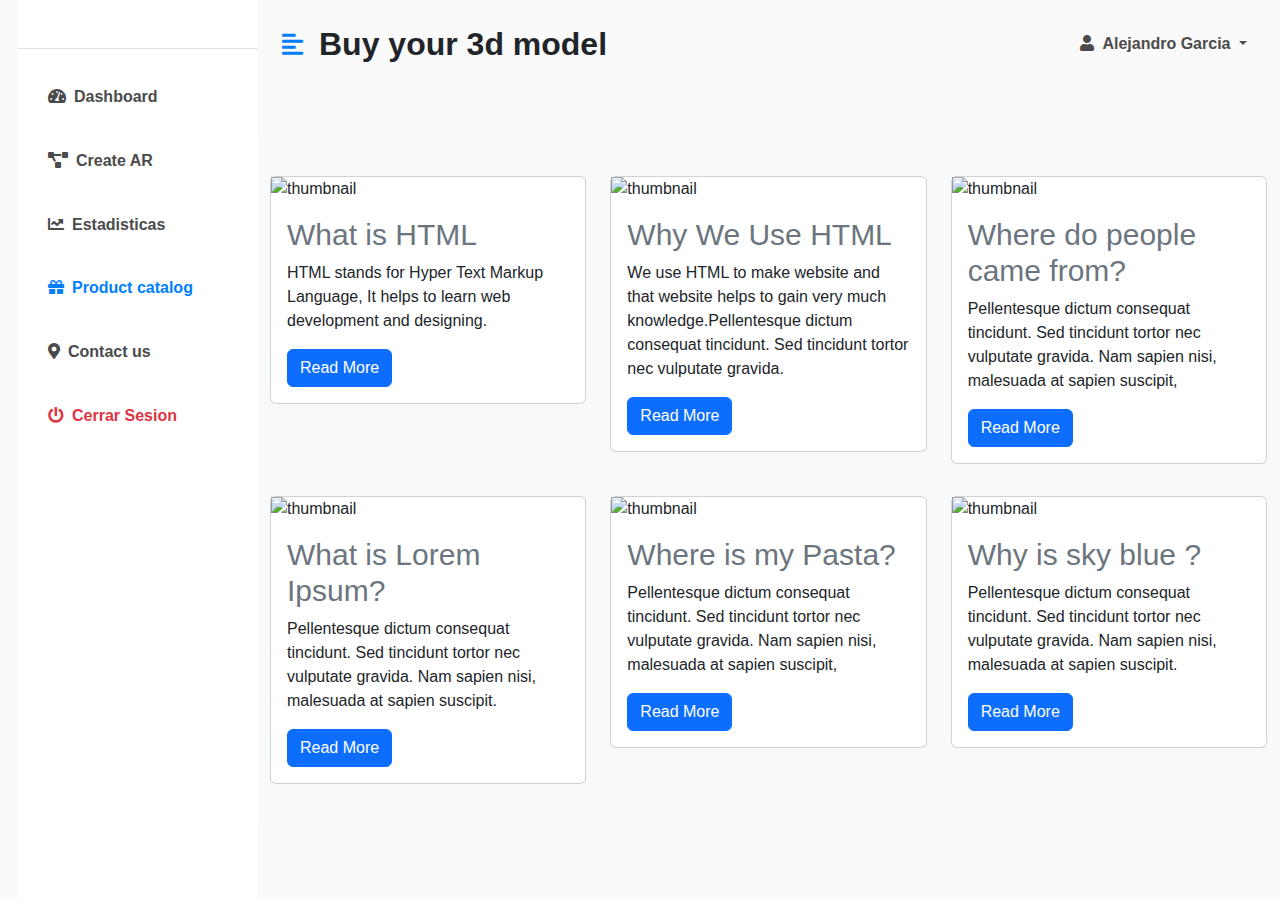
==== Ventas.html @ 53407a1f "Initial commit" ====
<!DOCTYPE html>
<html lang="en">

<head>
    <meta charset="UTF-8" />
    <meta http-equiv="X-UA-Compatible" content="IE=edge" />
    <meta name="viewport" content="width=device-width, initial-scale=1.0" />
    <link href="https://cdn.jsdelivr.net/npm/bootstrap@5.0.0-beta3/dist/css/bootstrap.min.css" rel="stylesheet" />
    <link rel="stylesheet" href="https://cdnjs.cloudflare.com/ajax/libs/font-awesome/5.15.3/css/all.min.css" />
    <link rel="stylesheet" href="styles.css" />
    <link rel="stylesheet" href="css/estilos.css">
        <title>Compra tu modelo 3D</title>
</head>

<body>
    <div class="d-flex" id="wrapper">
        <!-- Sidebar -->
        <div class="bg-white" id="sidebar-wrapper">
            <div class="sidebar-heading text-center py-4 primary-text fs-4 fw-bold text-uppercase border-bottom">
                <object data="RA cam/Group 35.svg" width="90" height="90"> </object>
                
                </div>
            <div class="list-group list-group-flush my-3">
                <a href="Dashboard.html" class="list-group-item list-group-item-action bg-transparent second-text fw-bold"><i
                        class="fas fa-tachometer-alt me-2"></i>Dashboard</a>
                <a href="Campaña.html" class="list-group-item list-group-item-action bg-transparent second-text fw-bold"><i
                        class="fas fa-project-diagram me-2"></i>Create AR</a>
                <a href="#" class="list-group-item list-group-item-action bg-transparent second-text fw-bold"><i
                        class="fas fa-chart-line me-2"></i>Estadisticas</a>
                                <a href="#" class="list-group-item list-group-item-action bg-transparent second-text active"><i
                        class="fas fa-gift me-2"></i>Product catalog</a>
                                <a href="Ubicacion.html" class="list-group-item list-group-item-action bg-transparent second-text fw-bold"><i
                        class="fas fa-map-marker-alt me-2"></i>Contact us</a>
                <a href="index.html" class="list-group-item list-group-item-action bg-transparent text-danger fw-bold"><i
                        class="fas fa-power-off me-2"></i>Cerrar Sesion</a>
            </div>
        </div>
        <!-- /#sidebar-wrapper -->

        <!-- Page Content -->
        <div id="page-content-wrapper">
            <nav class="navbar navbar-expand-lg navbar-light bg-transparent py-4 px-4">
                <div class="d-flex align-items-center">
                    <i class="fas fa-align-left primary-text fs-4 me-3" id="menu-toggle"></i>
                    <h2 class="fs-2 m-0"><strong>Buy your 3d model</strong></h2>
                </div>

                <button class="navbar-toggler" type="button" data-bs-toggle="collapse"
                    data-bs-target="#navbarSupportedContent" aria-controls="navbarSupportedContent"
                    aria-expanded="false" aria-label="Toggle navigation">
                    <span class="navbar-toggler-icon"></span>
                </button>

                <div class="collapse navbar-collapse" id="navbarSupportedContent">
                    <ul class="navbar-nav ms-auto mb-2 mb-lg-0">
                        <li class="nav-item dropdown">
                            <a class="nav-link dropdown-toggle second-text fw-bold" href="#" id="navbarDropdown"
                                role="button" data-bs-toggle="dropdown" aria-expanded="false">
                                <i class="fas fa-user me-2"></i>Alejandro Garcia
                            </a>
                            <ul class="dropdown-menu" aria-labelledby="navbarDropdown">
                                <li><a class="dropdown-item" href="#">Perfil</a></li>
                                <li><a class="dropdown-item" href="#">Ajustes</a></li>
                                <li><a class="dropdown-item" href="#">Cerrar Sesion</a></li>
                            </ul>
                        </li>
                    </ul>
                </div>
            </nav>
            <section class="bg-light py-4 my-5">
                <div class="container">
                    <div class="row">        
                        <div class="col-md-6 col-lg-4">
                            <div class="card my-3">
            
                                <img src="https://images.pexels.com/photos/325185/pexels-photo-325185.jpeg" class="card-image-top" alt="thumbnail">
            
                                <div class="card-body">
                                    <h3 class="card-title"><a href="#" class="text-secondary">What is HTML</a></h3>
                                    <p class="card-text">HTML stands for Hyper Text Markup Language, It helps to learn web development and designing. </p>
                                    <a type="button" class="btn btn-primary" data-bs-toggle="modal" data-bs-target="#exampleModal" data-bs-whatever="@getbootstrap">Read More</a>
                                         <div class="modal fade bd-example-modal-lg" id="exampleModal" tabindex="-1"  aria-labelledby="myLargeModalLabel" aria-hidden="true">
                                                <div class="modal-dialog modal-lg">
                                                                                <div class="modal-content"> 
                                        <div class="modal-body">
                                    <div class="contenedor">
                                            <section class="tarjeta" id="tarjeta">
                                                <div class="delantera">
                                                    <div class="logo-marca" id="logo-marca">
                                                        <!-- <img src="img/logos/visa.png" alt=""> -->
                                                    </div>
                                                    <img src="img/chip-tarjeta.png" class="chip" alt="">
                                                    <div class="datos">
                                                        <div class="grupo" id="numero">
                                                            <p class="label">Número Tarjeta</p>
                                                            <p class="numero">#### #### #### ####</p>
                                                        </div>
                                                        <div class="flexbox">
                                                            <div class="grupo" id="nombre">
                                                                <p class="label">Nombre Tarjeta</p>
                                                                <p class="nombre">Jhon Doe</p>
                                                            </div>
                                    
                                                            <div class="grupo" id="expiracion">
                                                                <p class="label">Expiracion</p>
                                                                <p class="expiracion"><span class="mes">MM</span> / <span class="year">AA</span></p>
                                                            </div>
                                                        </div>
                                                    </div>
                                                </div>
                                    
                                                <div class="trasera">
                                                    <div class="barra-magnetica"></div>
                                                    <div class="datos">
                                                        <div class="grupo" id="firma">
                                                            <p class="label">Firma</p>
                                                            <div class="firma"><p></p></div>
                                                        </div>
                                                        <div class="grupo" id="ccv">
                                                            <p class="label">CCV</p>
                                                            <p class="ccv"></p>
                                                        </div>
                                                    </div>
                                                    <p class="leyenda">Lorem ipsum dolor sit amet consectetur adipisicing elit. Accusamus exercitationem, voluptates illo.</p>
                                                    <a href="#" class="link-banco">www.tubanco.com</a>
                                                </div>
                                            </section>
                                    
                                            <!-- Contenedor Boton Abrir Formulario -->
                                            <div class="contenedor-btn">
                                                <button class="btn-abrir-formulario" id="btn-abrir-formulario">
                                                    <i class="fas fa-plus"></i>
                                                </button>
                                            </div>
                                    
                                            <form action="" id="formulario-tarjeta" class="formulario-tarjeta">
                                                <div class="grupo">
                                                    <label for="inputNumero">Número Tarjeta</label>
                                                    <input type="text" id="inputNumero" maxlength="19" autocomplete="off">
                                                </div>
                                                <div class="grupo">
                                                    <label for="inputNombre">Nombre</label>
                                                    <input type="text" id="inputNombre" maxlength="19" autocomplete="off">
                                                </div>
                                                <div class="flexbox">
                                                    <div class="grupo expira">
                                                        <label for="selectMes">Expiracion</label>
                                                        <div class="flexbox">
                                                            <div class="grupo-select">
                                                                <select name="mes" id="selectMes">
                                                                    <option disabled selected>Mes</option>
                                                                </select>
                                                                <i class="fas fa-angle-down"></i>
                                                            </div>
                                                            <div class="grupo-select">
                                                                <select name="year" id="selectYear">
                                                                    <option disabled selected>Año</option>
                                                                </select>
                                                                <i class="fas fa-angle-down"></i>
                                                            </div>
                                                        </div>
                                                    </div>
                                    
                                                    <div class="grupo ccv">
                                                        <label for="inputCCV">CCV</label>
                                                        <input type="text" id="inputCCV" maxlength="3">
                                                    </div>
                                                </div>
                                                <button type="submit" class="btn-enviar">Enviar</button>
                                            </form>
                                            </div>
                                            </div>
                                           
                                        </div>
                                        </div>
                                     </div>
                                </div>
                            </div>
                        </div>
            
                        <div class="col-md-6 col-lg-4">
                            <div class="card my-3">
            
                                <img src="https://images.pexels.com/photos/3848158/pexels-photo-3848158.jpeg" class="card-image-top" alt="thumbnail">
            
                                <div class="card-body">
                                    <h3 class="card-title"><a href="#" class="text-secondary">Why We Use HTML</a></h3>
                                    <p class="card-text">We use HTML to make website and that website helps to gain very much knowledge.Pellentesque dictum consequat tincidunt. Sed tincidunt tortor nec vulputate gravida.</p>
                                    <a href="#" class="btn btn-primary">Read More</a>
                                </div>
                            </div>
                        </div>
            
                        <div class="col-md-6 col-lg-4">
                            <div class="card my-3">
            
                                <img src="https://images.pexels.com/photos/2343170/pexels-photo-2343170.jpeg" class="card-image-top" alt="thumbnail">
                                <div class="card-body">
                                    <h3 class="card-title"><a href="#" class="text-secondary">Where do people came from?</a></h3>
                                    <p class="card-text">Pellentesque dictum consequat tincidunt. Sed tincidunt tortor nec vulputate gravida. Nam sapien nisi, malesuada at sapien suscipit,</p>
                                    <a href="#" class="btn btn-primary">Read More</a>
                                </div>
                            </div>
                        </div>
            
                        <div class="col-md-6 col-lg-4">
                            <div class="card my-3">
                                <img src="https://images.pexels.com/photos/1519088/pexels-photo-1519088.jpeg" class="card-image-top" alt="thumbnail">
                                <div class="card-body">
                                    <h3 class="card-title"><a href="#" class="text-secondary">What is Lorem Ipsum?</a></h3>
                                    <p class="card-text">Pellentesque dictum consequat tincidunt. Sed tincidunt tortor nec vulputate gravida. Nam sapien nisi, malesuada at sapien suscipit.</p>
                                    <a href="#" class="btn btn-primary">Read More</a>
                                </div>
                            </div>
                        </div>
            
                        <div class="col-md-6 col-lg-4">
                            <div class="card my-3">
            
                                <img src="https://images.pexels.com/photos/443446/pexels-photo-443446.jpeg" class="card-image-top" alt="thumbnail">
                                <div class="card-body">
                                    <h3 class="card-title"><a href="#" class="text-secondary">Where is my Pasta?</a></h3>
                                    <p class="card-text">Pellentesque dictum consequat tincidunt. Sed tincidunt tortor nec vulputate gravida. Nam sapien nisi, malesuada at sapien suscipit,</p>
                                    <a href="#" class="btn btn-primary">Read More</a>
                                </div>
                            </div>
                        </div>
            
                        <div class="col-md-6 col-lg-4">
                            <div class="card my-3">
            
                                <img src="https://images.pexels.com/photos/60597/dahlia-red-blossom-bloom-60597.jpeg" class="card-image-top" alt="thumbnail">
            
                                <div class="card-body">
                                    <h3 class="card-title"><a href="#" class="text-secondary">Why is sky blue ?</a></h3>
                                    <p class="card-text">Pellentesque dictum consequat tincidunt. Sed tincidunt tortor nec vulputate gravida. Nam sapien nisi, malesuada at sapien suscipit.</p>
                                    <a href="#" class="btn btn-primary">Read More</a>
                                </div>
                            </div>
                        </div>
                    </div>
                </div>
            </section>
            <script src="https://cdn.jsdelivr.net/npm/bootstrap@5.0.0-beta3/dist/js/bootstrap.bundle.min.js"></script>
            <script src="https://kit.fontawesome.com/2c36e9b7b1.js" crossorigin="anonymous"></script>
            <script src="js/main.js"></script>
</body>

</html>
---- styles.css ----
:root {
  --main-bg-color: #ffffff;
  --main-text-color: #0080ff;
  --second-text-color: #4b4b4b;
  --second-bg-color: #ffffff;
}

.primary-text {
  color: var(--main-text-color);
}

.second-text {
  color: var(--second-text-color);
}

.primary-bg {
  background-color: var(--main-bg-color);
}

.secondary-bg {
  background-color: var(--second-bg-color);
}

.rounded-full {
  border-radius: 100%;
}

#wrapper {
  overflow-x: hidden;
  background-image: linear-gradient(
    to right,
    #ffffff,
    #ffffff,
    #ffffff,
    #ffffff,
    #ffffff,
  );
}

#sidebar-wrapper {
  min-height: 100vh;
  margin-left: -15rem;
  -webkit-transition: margin 0.25s ease-out;
  -moz-transition: margin 0.25s ease-out;
  -o-transition: margin 0.25s ease-out;
  transition: margin 0.25s ease-out;
}

#sidebar-wrapper .sidebar-heading {
  padding: 0.875rem 1.25rem;
  font-size: 1.2rem;
}

#sidebar-wrapper .list-group {
  width: 15rem;
}

#page-content-wrapper {
  min-width: 100vw;
}

#wrapper.toggled #sidebar-wrapper {
  margin-left: 0;
}

#menu-toggle {
  cursor: pointer;
}

.list-group-item {
  border: none;
  padding: 20px 30px;
}

.list-group-item.active {
  background-color: transparent;
  color: var(--main-text-color);
  font-weight: bold;
  border: none;
}

@media (min-width: 768px) {
  #sidebar-wrapper {
    margin-left: 0;
  }

  #page-content-wrapper {
    min-width: 0;
    width: 100%;
  }

  #wrapper.toggled #sidebar-wrapper {
    margin-left: -15rem;
  }
}


*{
  margin: 0;
  padding: 0;
  box-sizing: border-box;
  font-family: "Helvetica Neue", Arial, Helvetica, sans-serif;
}
/* 
body{
display: flex;
align-items: center;
justify-content: center;
min-height: 100vh;
}
*/
.modal-body{
  display: flex;
  align-items: center;
  justify-content: center;
  min-height: 70vh;
}



.drop-area {
  border: 5px dashed #ddd;
  height: 300px;
  width: 300px;
  border-radius: 5px;
  display: flex;
  align-items: center;
  justify-content: center;
  flex-direction: column;
}

.drop-area .active1{
  background-color: #828384;
  color: #0080ff(8, 0, 255);
  border: 2px dashed #828384;
}

.drop-area h2 {
  font-size: 20px;
  color: #828384;
}

.drop-area span{
  font-size: 20px;
  color: #828384;
}

.drop-area button {
  padding: 10px 20px;
  font-size: 20px;
  border: 0;
  outline: none;
  background-color: #0080ff;
  color: white;
  border-radius: 5px;
  cursor: pointer;
}

.file-container {
  display: flex;
  align-items: center;
  gap: 10px;
  padding: 10px;
  border: solid 1px #ddd;

}

#preview {
  margin-top: 10px;

}
.status-text {
  padding: 0 10px;
}

.success {
  color: #52ad5a;
}

.failure {
  color: #ff0000;
}

.map-container-6{
  overflow:hidden;
  padding-bottom:56.25%;
  position:relative;
  height:0;
}
.map-container-6 iframe{
  left:0;
  top:0;
  height:100%;
  width:100%;
  position:absolute;
}
body {
  background-color: rgb(250, 250, 250);
  max-width: 1450px;
  margin-left: auto;
  margin-right: auto;
  padding-left: 18px;
  padding-right: 1px;
}
.card-img-top {
  max-height: 250px;
  overflow: hidden;
}

.card-title a:link {
  font-size: 30px;
  background-color: transparent;
  color: #000000;
  text-decoration: none;
}

.card-title a:hover {
  color: red;
  background-color: transparent;
  text-decoration: underline;
}
---- css/estilos.css ----
.contenedor {
	width: 90%;
	max-width: 1000px;
	padding: 40px 20px;
	margin: auto;
	display: flex;
	flex-direction: column;
	align-items: center;
}

/* ---------- Estilos Generales de las Tarjetas ----------*/
.tarjeta {
	width: 100%;
	max-width: 550px;
	position: relative;
	color: #fff;
	transition: .3s ease all;
	transform: rotateY(0deg);
	transform-style: preserve-3d;
	cursor: pointer;
	z-index: 2;
}

.tarjeta.active {
	transform: rotateY(180deg);
}

.tarjeta > div {
	padding: 30px;
	border-radius: 15px;
	min-height: 315px;
	display: flex;
	flex-direction: column;
	justify-content: space-between;
	box-shadow: 0 10px 10px 0 rgba(90,116,148,0.3);
}

/* ---------- Tarjeta Delantera ----------*/

.tarjeta .delantera {
	width: 100%;
	background: url(../img/bg-tarjeta/bg-tarjeta-02.jpg);
	background-size: cover;
}

.delantera .logo-marca {
	text-align: right;
	min-height: 50px;
}

.delantera .logo-marca img {
	width: 100%;
	height: 100%;
	object-fit: cover;
	max-width: 80px;
}

.delantera .chip {
	width: 100%;
	max-width: 50px;
	margin-bottom: 20px;
}

.delantera .grupo .label {
	font-size: 16px;
	color: #7d8994;
	margin-bottom: 5px;
}

.delantera .grupo .numero,
.delantera .grupo .nombre,
.delantera .grupo .expiracion {
	color: #fff;
	font-size: 22px;
	text-transform: uppercase;
}

.delantera .flexbox {
	display: flex;
	justify-content: space-between;
	margin-top: 20px;
}

/* ---------- Tarjeta Trasera ----------*/
.trasera {
	background: url(../img/bg-tarjeta/bg-tarjeta-02.jpg);
	background-size: cover;
	position: absolute;
	top: 0;
	transform: rotateY(180deg);
	backface-visibility: hidden;
}

.trasera .barra-magnetica {
	height: 40px;
	background: #000;
	width: 100%;
	position: absolute;
	top: 30px;
	left: 0;
}

.trasera .datos {
	margin-top: 60px;
	display: flex;
	justify-content: space-between;
}

.trasera .datos p {
	margin-bottom: 5px;
}

.trasera .datos #firma {
	width: 70%;
}

.trasera .datos #firma .firma {
	height: 40px;
	background: repeating-linear-gradient(skyblue 0, skyblue 5px, orange 5px, orange 10px);
}

.trasera .datos #firma .firma p {
	line-height: 40px;
	font-family: 'Liu Jian Mao Cao', cursive;
	color: #000;
	font-size: 30px;
	padding: 0 10px;
	text-transform: capitalize;
}

.trasera .datos #ccv {
	width: 20%;
}

.trasera .datos #ccv .ccv {
	background: #fff;
	height: 40px;
	color: #000;
	padding: 10px;
	text-align: center;
}

.trasera .leyenda {
	font-size: 14px;
	line-height: 24px;
}

.trasera .link-banco {
	font-size: 14px;
	color: #fff;
}

/* ---------- Contenedor Boton ----------*/
.contenedor-btn .btn-abrir-formulario {
	width: 50px;
	height: 50px;
	font-size: 20px;
	line-height: 20px;
	background: #2364d2;
	color: #fff;
	position: relative;
	top: -25px;
	z-index: 3;
	border-radius: 100%;
	box-shadow: -5px 4px 8px rgba(24,56,182,0.4);
	padding: 5px;
	transition: all .2s ease;
	border: none;
	cursor: pointer;
}

.contenedor-btn .btn-abrir-formulario:hover {
	background: #1850b1;
}

.contenedor-btn .btn-abrir-formulario.active {
	transform: rotate(45deg);
}

/* ---------- Formulario Tarjeta ----------*/
.formulario-tarjeta {
	background: #fff;
	width: 100%;
	max-width: 700px;
	padding: 150px 30px 30px 30px;
	border-radius: 10px;
	position: relative;
	top: -150px;
	z-index: 1;
	clip-path: polygon(0 0, 100% 0, 100% 0, 0 0);
	transition: clip-path .3s ease-out;
}

.formulario-tarjeta.active {
	clip-path: polygon(0 0, 100% 0, 100% 100%, 0 100%);
}

.formulario-tarjeta label {
	display: block;
	color: #7d8994;
	margin-bottom: 5px;
	font-size: 16px;
}

.formulario-tarjeta input,
.formulario-tarjeta select,
.btn-enviar {
	border: 2px solid #CED6E0;
	font-size: 18px;
	height: 50px;
	width: 100%;
	padding: 5px 12px;
	transition: .3s ease all;
	border-radius: 5px;
}

.formulario-tarjeta input:hover,
.formulario-tarjeta select:hover {
	border: 2px solid #93BDED;
}

.formulario-tarjeta input:focus,
.formulario-tarjeta select:focus {
	outline: rgb(4,4,4);
	box-shadow: 1px 7px 10px -5px rgba(90,116,148,0.3);
}

.formulario-tarjeta input {
	margin-bottom: 20px;
	text-transform: uppercase;
}

.formulario-tarjeta .flexbox {
	display: flex;
	justify-content: space-between;
}

.formulario-tarjeta .expira {
	width: 100%;
}

.formulario-tarjeta .ccv {
	min-width: 100px;
}

.formulario-tarjeta .grupo-select {
	width: 100%;
	margin-right: 15px;
	position: relative;
}

.formulario-tarjeta select {
	-webkit-appearance: none;
}

.formulario-tarjeta .grupo-select i {
	position: absolute;
	color: #CED6E0;
	top: 18px;
	right: 15px;
	transition: .3s ease all;
}

.formulario-tarjeta .grupo-select:hover i {
	color: #93bfed;
}

.formulario-tarjeta .btn-enviar {
	border: none;
	padding: 10px;
	font-size: 22px;
	color: #fff;
	background: #2364d2;
	box-shadow: 2px 2px 10px 0px rgba(0,85,212,0.4);
	cursor: pointer;
}

.formulario-tarjeta .btn-enviar:hover {
	background: #1850b1;
}
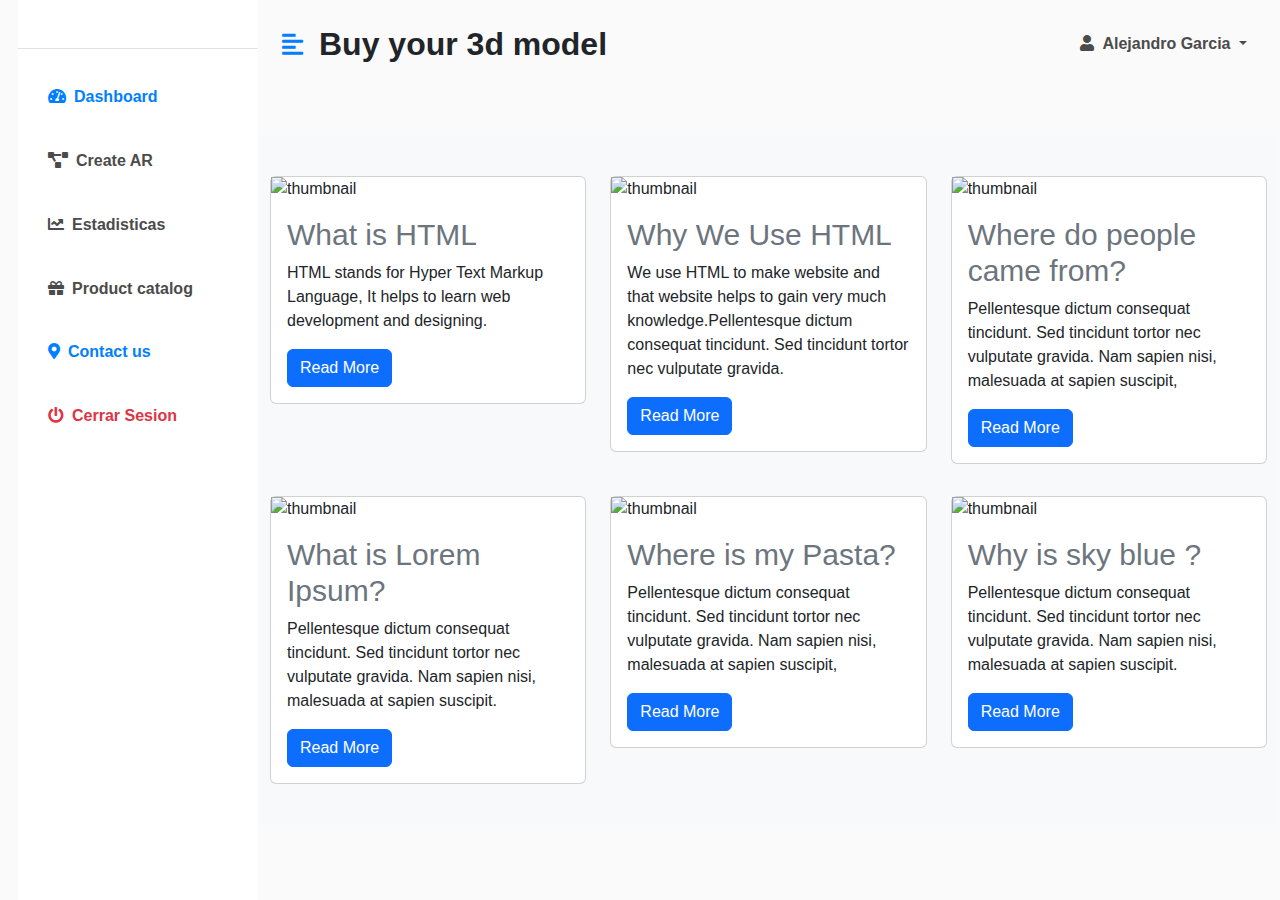
==== commit 3a6f445e: "Add files via upload" ====
--- a/Ventas.html
+++ b/Ventas.html
@@ -18,18 +18,18 @@
         <div class="bg-white" id="sidebar-wrapper">
             <div class="sidebar-heading text-center py-4 primary-text fs-4 fw-bold text-uppercase border-bottom">
                 <object data="RA cam/Group 35.svg" width="90" height="90"> </object>
-                
-                </div>
-            <div class="list-group list-group-flush my-3">
-                <a href="Dashboard.html" class="list-group-item list-group-item-action bg-transparent second-text fw-bold"><i
+
+            </div>
+                                <div class="list-group list-group-flush my-3">
+                <a href="Dashboard.html" class="list-group-item list-group-item-action bg-transparent second-text active"><i
                         class="fas fa-tachometer-alt me-2"></i>Dashboard</a>
                 <a href="Campaña.html" class="list-group-item list-group-item-action bg-transparent second-text fw-bold"><i
                         class="fas fa-project-diagram me-2"></i>Create AR</a>
                 <a href="#" class="list-group-item list-group-item-action bg-transparent second-text fw-bold"><i
                         class="fas fa-chart-line me-2"></i>Estadisticas</a>
+                                <a href="Ventas.html" class="list-group-item list-group-item-action bg-transparent second-text fw-bold"><i
+                        class="fas fa-gift me-2"></i>Product catalog</a>
                                 <a href="#" class="list-group-item list-group-item-action bg-transparent second-text active"><i
-                        class="fas fa-gift me-2"></i>Product catalog</a>
-                                <a href="Ubicacion.html" class="list-group-item list-group-item-action bg-transparent second-text fw-bold"><i
                         class="fas fa-map-marker-alt me-2"></i>Contact us</a>
                 <a href="index.html" class="list-group-item list-group-item-action bg-transparent text-danger fw-bold"><i
                         class="fas fa-power-off me-2"></i>Cerrar Sesion</a>
@@ -244,6 +244,14 @@
             <script src="https://cdn.jsdelivr.net/npm/bootstrap@5.0.0-beta3/dist/js/bootstrap.bundle.min.js"></script>
             <script src="https://kit.fontawesome.com/2c36e9b7b1.js" crossorigin="anonymous"></script>
             <script src="js/main.js"></script>
+            <script>
+                var el = document.getElementById("wrapper");
+                var toggleButton = document.getElementById("menu-toggle");
+        
+                toggleButton.onclick = function () {
+                    el.classList.toggle("toggled");
+                };
+            </script>
 </body>
 
 </html>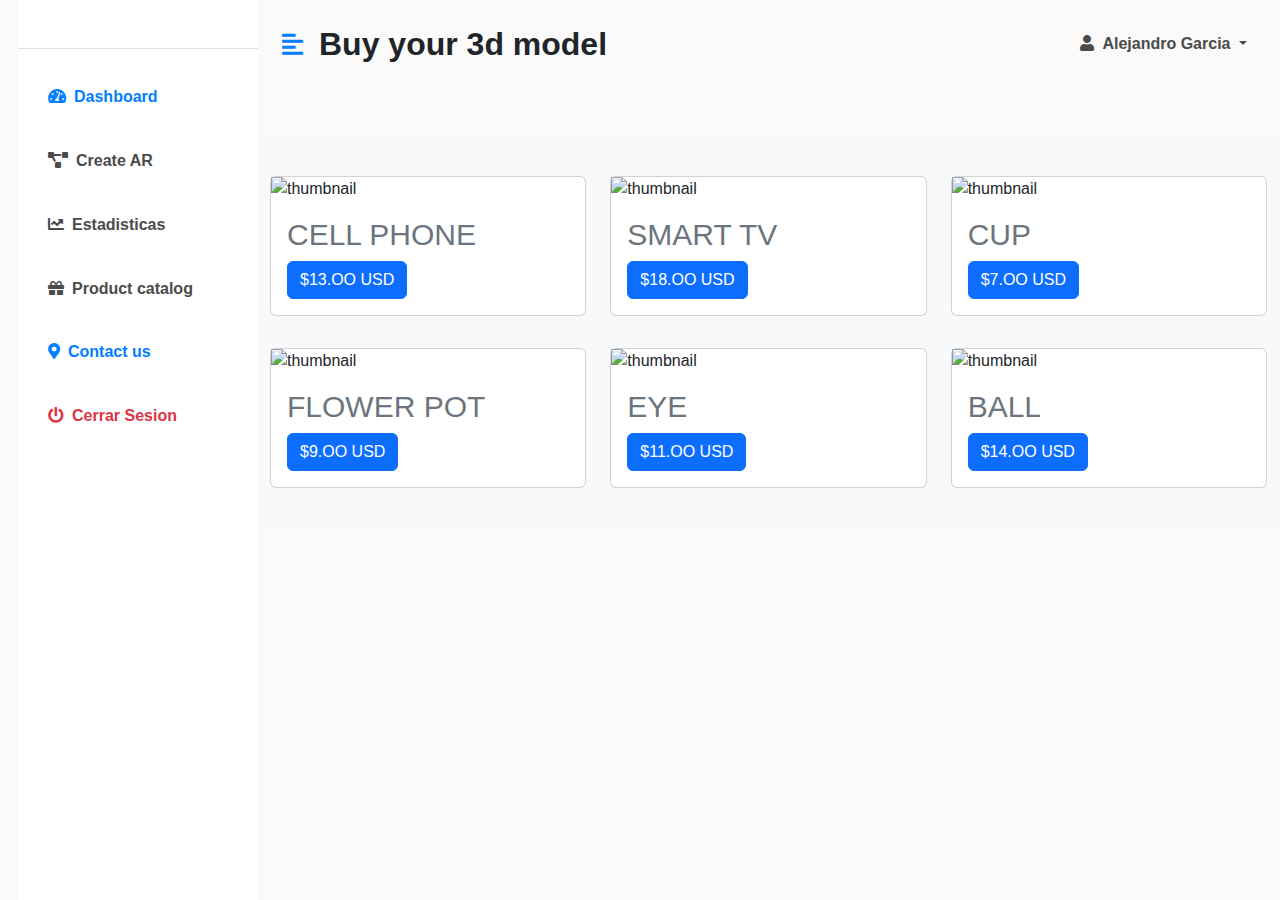
==== commit dd0207ca: "Add files via upload" ====
--- a/Ventas.html
+++ b/Ventas.html
@@ -73,12 +73,12 @@
                         <div class="col-md-6 col-lg-4">
                             <div class="card my-3">
             
-                                <img src="https://images.pexels.com/photos/325185/pexels-photo-325185.jpeg" class="card-image-top" alt="thumbnail">
+                                <img src="C:\Users\alehz\OneDrive\Escritorio\CMS REALIDAD AUMENTADA\CMSarchivosventas\DISPOSITIVOVIÑETA.png" class="card-image-top" alt="thumbnail">
             
                                 <div class="card-body">
-                                    <h3 class="card-title"><a href="#" class="text-secondary">What is HTML</a></h3>
-                                    <p class="card-text">HTML stands for Hyper Text Markup Language, It helps to learn web development and designing. </p>
-                                    <a type="button" class="btn btn-primary" data-bs-toggle="modal" data-bs-target="#exampleModal" data-bs-whatever="@getbootstrap">Read More</a>
+                                    <h3 class="card-title"><a href="#" class="text-secondary">CELL PHONE</a></h3>
+                                   
+                                    <a type="button" class="btn btn-primary" data-bs-toggle="modal" data-bs-target="#exampleModal" data-bs-whatever="@getbootstrap">$13.OO USD</a>
                                          <div class="modal fade bd-example-modal-lg" id="exampleModal" tabindex="-1"  aria-labelledby="myLargeModalLabel" aria-hidden="true">
                                                 <div class="modal-dialog modal-lg">
                                                                                 <div class="modal-content"> 
@@ -166,7 +166,11 @@
                                                         <input type="text" id="inputCCV" maxlength="3">
                                                     </div>
                                                 </div>
-                                                <button type="submit" class="btn-enviar">Enviar</button>
+                                                <button type="submit" class="btn-enviar" >
+
+                                                    <a href="C:\Users\alehz\OneDrive\Escritorio\CMS REALIDAD AUMENTADA\CMSarchivosventas\Cellphone.glb" download>Download</a>
+
+                                                </button>
                                             </form>
                                             </div>
                                             </div>
@@ -177,68 +181,570 @@
                                 </div>
                             </div>
                         </div>
-            
-                        <div class="col-md-6 col-lg-4">
-                            <div class="card my-3">
-            
-                                <img src="https://images.pexels.com/photos/3848158/pexels-photo-3848158.jpeg" class="card-image-top" alt="thumbnail">
-            
-                                <div class="card-body">
-                                    <h3 class="card-title"><a href="#" class="text-secondary">Why We Use HTML</a></h3>
-                                    <p class="card-text">We use HTML to make website and that website helps to gain very much knowledge.Pellentesque dictum consequat tincidunt. Sed tincidunt tortor nec vulputate gravida.</p>
-                                    <a href="#" class="btn btn-primary">Read More</a>
-                                </div>
-                            </div>
-                        </div>
-            
-                        <div class="col-md-6 col-lg-4">
-                            <div class="card my-3">
-            
-                                <img src="https://images.pexels.com/photos/2343170/pexels-photo-2343170.jpeg" class="card-image-top" alt="thumbnail">
-                                <div class="card-body">
-                                    <h3 class="card-title"><a href="#" class="text-secondary">Where do people came from?</a></h3>
-                                    <p class="card-text">Pellentesque dictum consequat tincidunt. Sed tincidunt tortor nec vulputate gravida. Nam sapien nisi, malesuada at sapien suscipit,</p>
-                                    <a href="#" class="btn btn-primary">Read More</a>
-                                </div>
-                            </div>
-                        </div>
-            
-                        <div class="col-md-6 col-lg-4">
-                            <div class="card my-3">
-                                <img src="https://images.pexels.com/photos/1519088/pexels-photo-1519088.jpeg" class="card-image-top" alt="thumbnail">
-                                <div class="card-body">
-                                    <h3 class="card-title"><a href="#" class="text-secondary">What is Lorem Ipsum?</a></h3>
-                                    <p class="card-text">Pellentesque dictum consequat tincidunt. Sed tincidunt tortor nec vulputate gravida. Nam sapien nisi, malesuada at sapien suscipit.</p>
-                                    <a href="#" class="btn btn-primary">Read More</a>
-                                </div>
-                            </div>
-                        </div>
-            
-                        <div class="col-md-6 col-lg-4">
-                            <div class="card my-3">
-            
-                                <img src="https://images.pexels.com/photos/443446/pexels-photo-443446.jpeg" class="card-image-top" alt="thumbnail">
-                                <div class="card-body">
-                                    <h3 class="card-title"><a href="#" class="text-secondary">Where is my Pasta?</a></h3>
-                                    <p class="card-text">Pellentesque dictum consequat tincidunt. Sed tincidunt tortor nec vulputate gravida. Nam sapien nisi, malesuada at sapien suscipit,</p>
-                                    <a href="#" class="btn btn-primary">Read More</a>
-                                </div>
-                            </div>
-                        </div>
-            
-                        <div class="col-md-6 col-lg-4">
-                            <div class="card my-3">
-            
-                                <img src="https://images.pexels.com/photos/60597/dahlia-red-blossom-bloom-60597.jpeg" class="card-image-top" alt="thumbnail">
-            
-                                <div class="card-body">
-                                    <h3 class="card-title"><a href="#" class="text-secondary">Why is sky blue ?</a></h3>
-                                    <p class="card-text">Pellentesque dictum consequat tincidunt. Sed tincidunt tortor nec vulputate gravida. Nam sapien nisi, malesuada at sapien suscipit.</p>
-                                    <a href="#" class="btn btn-primary">Read More</a>
-                                </div>
-                            </div>
-                        </div>
-                    </div>
+                                  <div class="col-md-6 col-lg-4">
+                                        <div class="card my-3">
+                        
+                                            <img src="C:\Users\alehz\OneDrive\Escritorio\CMS REALIDAD AUMENTADA\CMSarchivosventas\PANTALLAVIÑETA.png" class="card-image-top" alt="thumbnail">
+                        
+                                            <div class="card-body">
+                                                <h3 class="card-title"><a href="#" class="text-secondary">SMART TV</a></h3>
+                                                
+                                                <a type="button" class="btn btn-primary" data-bs-toggle="modal" data-bs-target="#exampleModal" data-bs-whatever="@getbootstrap">$18.OO USD</a>
+                                                     <div class="modal fade bd-example-modal-lg" id="exampleModal" tabindex="-1"  aria-labelledby="myLargeModalLabel" aria-hidden="true">
+                                                            <div class="modal-dialog modal-lg">
+                                                                                            <div class="modal-content"> 
+                                                    <div class="modal-body">
+                                                <div class="contenedor">
+                                                        <section class="tarjeta" id="tarjeta">
+                                                            <div class="delantera">
+                                                                <div class="logo-marca" id="logo-marca">
+                                                                    <!-- <img src="img/logos/visa.png" alt=""> -->
+                                                                </div>
+                                                                <img src="img/chip-tarjeta.png" class="chip" alt="">
+                                                                <div class="datos">
+                                                                    <div class="grupo" id="numero">
+                                                                        <p class="label">Número Tarjeta</p>
+                                                                        <p class="numero">#### #### #### ####</p>
+                                                                    </div>
+                                                                    <div class="flexbox">
+                                                                        <div class="grupo" id="nombre">
+                                                                            <p class="label">Nombre Tarjeta</p>
+                                                                            <p class="nombre">Jhon Doe</p>
+                                                                        </div>
+                                                
+                                                                        <div class="grupo" id="expiracion">
+                                                                            <p class="label">Expiracion</p>
+                                                                            <p class="expiracion"><span class="mes">MM</span> / <span class="year">AA</span></p>
+                                                                        </div>
+                                                                    </div>
+                                                                </div>
+                                                            </div>
+                                                
+                                                            <div class="trasera">
+                                                                <div class="barra-magnetica"></div>
+                                                                <div class="datos">
+                                                                    <div class="grupo" id="firma">
+                                                                        <p class="label">Firma</p>
+                                                                        <div class="firma"><p></p></div>
+                                                                    </div>
+                                                                    <div class="grupo" id="ccv">
+                                                                        <p class="label">CCV</p>
+                                                                        <p class="ccv"></p>
+                                                                    </div>
+                                                                </div>
+                                                                <p class="leyenda">Lorem ipsum dolor sit amet consectetur adipisicing elit. Accusamus exercitationem, voluptates illo.</p>
+                                                                <a href="#" class="link-banco">www.tubanco.com</a>
+                                                            </div>
+                                                        </section>
+                                                
+                                                        <!-- Contenedor Boton Abrir Formulario -->
+                                                        <div class="contenedor-btn">
+                                                            <button class="btn-abrir-formulario" id="btn-abrir-formulario">
+                                                                <i class="fas fa-plus"></i>
+                                                            </button>
+                                                        </div>
+                                                
+                                                        <form action="" id="formulario-tarjeta" class="formulario-tarjeta">
+                                                            <div class="grupo">
+                                                                <label for="inputNumero">Número Tarjeta</label>
+                                                                <input type="text" id="inputNumero" maxlength="19" autocomplete="off">
+                                                            </div>
+                                                            <div class="grupo">
+                                                                <label for="inputNombre">Nombre</label>
+                                                                <input type="text" id="inputNombre" maxlength="19" autocomplete="off">
+                                                            </div>
+                                                            <div class="flexbox">
+                                                                <div class="grupo expira">
+                                                                    <label for="selectMes">Expiracion</label>
+                                                                    <div class="flexbox">
+                                                                        <div class="grupo-select">
+                                                                            <select name="mes" id="selectMes">
+                                                                                <option disabled selected>Mes</option>
+                                                                            </select>
+                                                                            <i class="fas fa-angle-down"></i>
+                                                                        </div>
+                                                                        <div class="grupo-select">
+                                                                            <select name="year" id="selectYear">
+                                                                                <option disabled selected>Año</option>
+                                                                            </select>
+                                                                            <i class="fas fa-angle-down"></i>
+                                                                        </div>
+                                                                    </div>
+                                                                </div>
+                                                
+                                                                <div class="grupo ccv">
+                                                                    <label for="inputCCV">CCV</label>
+                                                                    <input type="text" id="inputCCV" maxlength="3">
+                                                                </div>
+                                                            </div>
+                                                            <button type="submit" class="btn-enviar" >
+            
+                                                                <a href="C:\Users\alehz\OneDrive\Escritorio\CMS REALIDAD AUMENTADA\CMSarchivosventas\celular.glb" download>Download</a>
+            
+                                                            </button>
+                                                        </form>
+                                                        </div>
+                                                        </div>
+                                                       
+                                                    </div>
+                                                    </div>
+                                                 </div>
+                                            </div>
+                                        </div>
+                                    </div>
+
+
+
+
+                                    <div class="col-md-6 col-lg-4">
+                                        <div class="card my-3">
+                        
+                                            <img src="C:\Users\alehz\OneDrive\Escritorio\CMS REALIDAD AUMENTADA\CMSarchivosventas\TAZAVIÑETA.png" class="card-image-top" alt="thumbnail">
+                        
+                                            <div class="card-body">
+                                                <h3 class="card-title"><a href="#" class="text-secondary">CUP</a></h3>
+                                               
+                                                <a type="button" class="btn btn-primary" data-bs-toggle="modal" data-bs-target="#exampleModal" data-bs-whatever="@getbootstrap">$7.OO USD</a>
+                                                     <div class="modal fade bd-example-modal-lg" id="exampleModal" tabindex="-1"  aria-labelledby="myLargeModalLabel" aria-hidden="true">
+                                                            <div class="modal-dialog modal-lg">
+                                                                                            <div class="modal-content"> 
+                                                    <div class="modal-body">
+                                                <div class="contenedor">
+                                                        <section class="tarjeta" id="tarjeta">
+                                                            <div class="delantera">
+                                                                <div class="logo-marca" id="logo-marca">
+                                                                    <!-- <img src="img/logos/visa.png" alt=""> -->
+                                                                </div>
+                                                                <img src="img/chip-tarjeta.png" class="chip" alt="">
+                                                                <div class="datos">
+                                                                    <div class="grupo" id="numero">
+                                                                        <p class="label">Número Tarjeta</p>
+                                                                        <p class="numero">#### #### #### ####</p>
+                                                                    </div>
+                                                                    <div class="flexbox">
+                                                                        <div class="grupo" id="nombre">
+                                                                            <p class="label">Nombre Tarjeta</p>
+                                                                            <p class="nombre">Jhon Doe</p>
+                                                                        </div>
+                                                
+                                                                        <div class="grupo" id="expiracion">
+                                                                            <p class="label">Expiracion</p>
+                                                                            <p class="expiracion"><span class="mes">MM</span> / <span class="year">AA</span></p>
+                                                                        </div>
+                                                                    </div>
+                                                                </div>
+                                                            </div>
+                                                
+                                                            <div class="trasera">
+                                                                <div class="barra-magnetica"></div>
+                                                                <div class="datos">
+                                                                    <div class="grupo" id="firma">
+                                                                        <p class="label">Firma</p>
+                                                                        <div class="firma"><p></p></div>
+                                                                    </div>
+                                                                    <div class="grupo" id="ccv">
+                                                                        <p class="label">CCV</p>
+                                                                        <p class="ccv"></p>
+                                                                    </div>
+                                                                </div>
+                                                                <p class="leyenda">Lorem ipsum dolor sit amet consectetur adipisicing elit. Accusamus exercitationem, voluptates illo.</p>
+                                                                <a href="#" class="link-banco">www.tubanco.com</a>
+                                                            </div>
+                                                        </section>
+                                                
+                                                        <!-- Contenedor Boton Abrir Formulario -->
+                                                        <div class="contenedor-btn">
+                                                            <button class="btn-abrir-formulario" id="btn-abrir-formulario">
+                                                                <i class="fas fa-plus"></i>
+                                                            </button>
+                                                        </div>
+                                                
+                                                        <form action="" id="formulario-tarjeta" class="formulario-tarjeta">
+                                                            <div class="grupo">
+                                                                <label for="inputNumero">Número Tarjeta</label>
+                                                                <input type="text" id="inputNumero" maxlength="19" autocomplete="off">
+                                                            </div>
+                                                            <div class="grupo">
+                                                                <label for="inputNombre">Nombre</label>
+                                                                <input type="text" id="inputNombre" maxlength="19" autocomplete="off">
+                                                            </div>
+                                                            <div class="flexbox">
+                                                                <div class="grupo expira">
+                                                                    <label for="selectMes">Expiracion</label>
+                                                                    <div class="flexbox">
+                                                                        <div class="grupo-select">
+                                                                            <select name="mes" id="selectMes">
+                                                                                <option disabled selected>Mes</option>
+                                                                            </select>
+                                                                            <i class="fas fa-angle-down"></i>
+                                                                        </div>
+                                                                        <div class="grupo-select">
+                                                                            <select name="year" id="selectYear">
+                                                                                <option disabled selected>Año</option>
+                                                                            </select>
+                                                                            <i class="fas fa-angle-down"></i>
+                                                                        </div>
+                                                                    </div>
+                                                                </div>
+                                                
+                                                                <div class="grupo ccv">
+                                                                    <label for="inputCCV">CCV</label>
+                                                                    <input type="text" id="inputCCV" maxlength="3">
+                                                                </div>
+                                                            </div>
+                                                            <button type="submit" class="btn-enviar" >
+            
+                                                                <a href="C:\Users\alehz\OneDrive\Escritorio\CMS REALIDAD AUMENTADA\CMSarchivosventas\celular.glb" download>Download</a>
+            
+                                                            </button>
+                                                        </form>
+                                                        </div>
+                                                        </div>
+                                                       
+                                                    </div>
+                                                    </div>
+                                                 </div>
+                                            </div>
+                                        </div>
+                                    </div>
+
+            
+                                    <div class="col-md-6 col-lg-4">
+                                        <div class="card my-3">
+                        
+                                            <img src="C:\Users\alehz\OneDrive\Escritorio\CMS REALIDAD AUMENTADA\CMSarchivosventas\PLANTAVIÑETA.png" class="card-image-top" alt="thumbnail">
+                        
+                                            <div class="card-body">
+                                                <h3 class="card-title"><a href="#" class="text-secondary">FLOWER POT</a></h3>
+                                               
+                                                <a type="button" class="btn btn-primary" data-bs-toggle="modal" data-bs-target="#exampleModal" data-bs-whatever="@getbootstrap">$9.OO USD</a>
+                                                     <div class="modal fade bd-example-modal-lg" id="exampleModal" tabindex="-1"  aria-labelledby="myLargeModalLabel" aria-hidden="true">
+                                                            <div class="modal-dialog modal-lg">
+                                                                                            <div class="modal-content"> 
+                                                    <div class="modal-body">
+                                                <div class="contenedor">
+                                                        <section class="tarjeta" id="tarjeta">
+                                                            <div class="delantera">
+                                                                <div class="logo-marca" id="logo-marca">
+                                                                    <!-- <img src="img/logos/visa.png" alt=""> -->
+                                                                </div>
+                                                                <img src="img/chip-tarjeta.png" class="chip" alt="">
+                                                                <div class="datos">
+                                                                    <div class="grupo" id="numero">
+                                                                        <p class="label">Número Tarjeta</p>
+                                                                        <p class="numero">#### #### #### ####</p>
+                                                                    </div>
+                                                                    <div class="flexbox">
+                                                                        <div class="grupo" id="nombre">
+                                                                            <p class="label">Nombre Tarjeta</p>
+                                                                            <p class="nombre">Jhon Doe</p>
+                                                                        </div>
+                                                
+                                                                        <div class="grupo" id="expiracion">
+                                                                            <p class="label">Expiracion</p>
+                                                                            <p class="expiracion"><span class="mes">MM</span> / <span class="year">AA</span></p>
+                                                                        </div>
+                                                                    </div>
+                                                                </div>
+                                                            </div>
+                                                
+                                                            <div class="trasera">
+                                                                <div class="barra-magnetica"></div>
+                                                                <div class="datos">
+                                                                    <div class="grupo" id="firma">
+                                                                        <p class="label">Firma</p>
+                                                                        <div class="firma"><p></p></div>
+                                                                    </div>
+                                                                    <div class="grupo" id="ccv">
+                                                                        <p class="label">CCV</p>
+                                                                        <p class="ccv"></p>
+                                                                    </div>
+                                                                </div>
+                                                                <p class="leyenda">Lorem ipsum dolor sit amet consectetur adipisicing elit. Accusamus exercitationem, voluptates illo.</p>
+                                                                <a href="#" class="link-banco">www.tubanco.com</a>
+                                                            </div>
+                                                        </section>
+                                                
+                                                        <!-- Contenedor Boton Abrir Formulario -->
+                                                        <div class="contenedor-btn">
+                                                            <button class="btn-abrir-formulario" id="btn-abrir-formulario">
+                                                                <i class="fas fa-plus"></i>
+                                                            </button>
+                                                        </div>
+                                                
+                                                        <form action="" id="formulario-tarjeta" class="formulario-tarjeta">
+                                                            <div class="grupo">
+                                                                <label for="inputNumero">Número Tarjeta</label>
+                                                                <input type="text" id="inputNumero" maxlength="19" autocomplete="off">
+                                                            </div>
+                                                            <div class="grupo">
+                                                                <label for="inputNombre">Nombre</label>
+                                                                <input type="text" id="inputNombre" maxlength="19" autocomplete="off">
+                                                            </div>
+                                                            <div class="flexbox">
+                                                                <div class="grupo expira">
+                                                                    <label for="selectMes">Expiracion</label>
+                                                                    <div class="flexbox">
+                                                                        <div class="grupo-select">
+                                                                            <select name="mes" id="selectMes">
+                                                                                <option disabled selected>Mes</option>
+                                                                            </select>
+                                                                            <i class="fas fa-angle-down"></i>
+                                                                        </div>
+                                                                        <div class="grupo-select">
+                                                                            <select name="year" id="selectYear">
+                                                                                <option disabled selected>Año</option>
+                                                                            </select>
+                                                                            <i class="fas fa-angle-down"></i>
+                                                                        </div>
+                                                                    </div>
+                                                                </div>
+                                                
+                                                                <div class="grupo ccv">
+                                                                    <label for="inputCCV">CCV</label>
+                                                                    <input type="text" id="inputCCV" maxlength="3">
+                                                                </div>
+                                                            </div>
+                                                            <button href="C:\Users\alehz\OneDrive\Escritorio\CMS REALIDAD AUMENTADA\CMSarchivosventas\Flowerpot.glb" download type="submit" class="btn-enviar" >
+            
+                                                                DESCARGAR
+                                                            
+            
+                                                            </button>
+                                                        </form>
+                                                        </div>
+                                                        </div>
+                                                       
+                                                    </div>
+                                                    </div>
+                                                 </div>
+                                            </div>
+                                        </div>
+                                    </div>
+            
+                                    <div class="col-md-6 col-lg-4">
+                                        <div class="card my-3">
+                        
+                                            <img src="C:\Users\alehz\OneDrive\Escritorio\CMS REALIDAD AUMENTADA\CMSarchivosventas\OJOVIÑETA.png" class="card-image-top" alt="thumbnail">
+                        
+                                            <div class="card-body">
+                                                <h3 class="card-title"><a href="#" class="text-secondary">EYE</a></h3>
+                                               
+                                                <a type="button" class="btn btn-primary" data-bs-toggle="modal" data-bs-target="#exampleModal" data-bs-whatever="@getbootstrap">$11.OO USD</a>
+                                                     <div class="modal fade bd-example-modal-lg" id="exampleModal" tabindex="-1"  aria-labelledby="myLargeModalLabel" aria-hidden="true">
+                                                            <div class="modal-dialog modal-lg">
+                                                                                            <div class="modal-content"> 
+                                                    <div class="modal-body">
+                                                <div class="contenedor">
+                                                        <section class="tarjeta" id="tarjeta">
+                                                            <div class="delantera">
+                                                                <div class="logo-marca" id="logo-marca">
+                                                                    <!-- <img src="img/logos/visa.png" alt=""> -->
+                                                                </div>
+                                                                <img src="img/chip-tarjeta.png" class="chip" alt="">
+                                                                <div class="datos">
+                                                                    <div class="grupo" id="numero">
+                                                                        <p class="label">Número Tarjeta</p>
+                                                                        <p class="numero">#### #### #### ####</p>
+                                                                    </div>
+                                                                    <div class="flexbox">
+                                                                        <div class="grupo" id="nombre">
+                                                                            <p class="label">Nombre Tarjeta</p>
+                                                                            <p class="nombre">Jhon Doe</p>
+                                                                        </div>
+                                                
+                                                                        <div class="grupo" id="expiracion">
+                                                                            <p class="label">Expiracion</p>
+                                                                            <p class="expiracion"><span class="mes">MM</span> / <span class="year">AA</span></p>
+                                                                        </div>
+                                                                    </div>
+                                                                </div>
+                                                            </div>
+                                                
+                                                            <div class="trasera">
+                                                                <div class="barra-magnetica"></div>
+                                                                <div class="datos">
+                                                                    <div class="grupo" id="firma">
+                                                                        <p class="label">Firma</p>
+                                                                        <div class="firma"><p></p></div>
+                                                                    </div>
+                                                                    <div class="grupo" id="ccv">
+                                                                        <p class="label">CCV</p>
+                                                                        <p class="ccv"></p>
+                                                                    </div>
+                                                                </div>
+                                                                <p class="leyenda">Lorem ipsum dolor sit amet consectetur adipisicing elit. Accusamus exercitationem, voluptates illo.</p>
+                                                                <a href="#" class="link-banco">www.tubanco.com</a>
+                                                            </div>
+                                                        </section>
+                                                
+                                                        <!-- Contenedor Boton Abrir Formulario -->
+                                                        <div class="contenedor-btn">
+                                                            <button class="btn-abrir-formulario" id="btn-abrir-formulario">
+                                                                <i class="fas fa-plus"></i>
+                                                            </button>
+                                                        </div>
+                                                
+                                                        <form action="" id="formulario-tarjeta" class="formulario-tarjeta">
+                                                            <div class="grupo">
+                                                                <label for="inputNumero">Número Tarjeta</label>
+                                                                <input type="text" id="inputNumero" maxlength="19" autocomplete="off">
+                                                            </div>
+                                                            <div class="grupo">
+                                                                <label for="inputNombre">Nombre</label>
+                                                                <input type="text" id="inputNombre" maxlength="19" autocomplete="off">
+                                                            </div>
+                                                            <div class="flexbox">
+                                                                <div class="grupo expira">
+                                                                    <label for="selectMes">Expiracion</label>
+                                                                    <div class="flexbox">
+                                                                        <div class="grupo-select">
+                                                                            <select name="mes" id="selectMes">
+                                                                                <option disabled selected>Mes</option>
+                                                                            </select>
+                                                                            <i class="fas fa-angle-down"></i>
+                                                                        </div>
+                                                                        <div class="grupo-select">
+                                                                            <select name="year" id="selectYear">
+                                                                                <option disabled selected>Año</option>
+                                                                            </select>
+                                                                            <i class="fas fa-angle-down"></i>
+                                                                        </div>
+                                                                    </div>
+                                                                </div>
+                                                
+                                                                <div class="grupo ccv">
+                                                                    <label for="inputCCV">CCV</label>
+                                                                    <input type="text" id="inputCCV" maxlength="3">
+                                                                </div>
+                                                            </div>
+                                                            <button type="submit" class="btn-enviar" >
+            
+                                                                <a href="" download>Download</a>
+            
+                                                            </button>
+                                                        </form>
+                                                        </div>
+                                                        </div>
+                                                       
+                                                    </div>
+                                                    </div>
+                                                 </div>
+                                            </div>
+                                        </div>
+                                    </div>
+            
+                                    <div class="col-md-6 col-lg-4">
+                                        <div class="card my-3">
+                        
+                                            <img src="C:\Users\alehz\OneDrive\Escritorio\CMS REALIDAD AUMENTADA\CMSarchivosventas\BALONVIÑETA.png" class="card-image-top" alt="thumbnail">
+                        
+                                            <div class="card-body">
+                                                <h3 class="card-title"><a href="#" class="text-secondary">BALL</a></h3>
+                                               
+                                                <a type="button" class="btn btn-primary" data-bs-toggle="modal" data-bs-target="#exampleModal" data-bs-whatever="@getbootstrap">$14.OO USD</a>
+                                                     <div class="modal fade bd-example-modal-lg" id="exampleModal" tabindex="-1"  aria-labelledby="myLargeModalLabel" aria-hidden="true">
+                                                            <div class="modal-dialog modal-lg">
+                                                                                            <div class="modal-content"> 
+                                                    <div class="modal-body">
+                                                <div class="contenedor">
+                                                        <section class="tarjeta" id="tarjeta">
+                                                            <div class="delantera">
+                                                                <div class="logo-marca" id="logo-marca">
+                                                                    <!-- <img src="img/logos/visa.png" alt=""> -->
+                                                                </div>
+                                                                <img src="img/chip-tarjeta.png" class="chip" alt="">
+                                                                <div class="datos">
+                                                                    <div class="grupo" id="numero">
+                                                                        <p class="label">Número Tarjeta</p>
+                                                                        <p class="numero">#### #### #### ####</p>
+                                                                    </div>
+                                                                    <div class="flexbox">
+                                                                        <div class="grupo" id="nombre">
+                                                                            <p class="label">Nombre Tarjeta</p>
+                                                                            <p class="nombre">Jhon Doe</p>
+                                                                        </div>
+                                                
+                                                                        <div class="grupo" id="expiracion">
+                                                                            <p class="label">Expiracion</p>
+                                                                            <p class="expiracion"><span class="mes">MM</span> / <span class="year">AA</span></p>
+                                                                        </div>
+                                                                    </div>
+                                                                </div>
+                                                            </div>
+                                                
+                                                            <div class="trasera">
+                                                                <div class="barra-magnetica"></div>
+                                                                <div class="datos">
+                                                                    <div class="grupo" id="firma">
+                                                                        <p class="label">Firma</p>
+                                                                        <div class="firma"><p></p></div>
+                                                                    </div>
+                                                                    <div class="grupo" id="ccv">
+                                                                        <p class="label">CCV</p>
+                                                                        <p class="ccv"></p>
+                                                                    </div>
+                                                                </div>
+                                                                <p class="leyenda">Lorem ipsum dolor sit amet consectetur adipisicing elit. Accusamus exercitationem, voluptates illo.</p>
+                                                                <a href="#" class="link-banco">www.tubanco.com</a>
+                                                            </div>
+                                                        </section>
+                                                
+                                                        <!-- Contenedor Boton Abrir Formulario -->
+                                                        <div class="contenedor-btn">
+                                                            <button class="btn-abrir-formulario" id="btn-abrir-formulario">
+                                                                <i class="fas fa-plus"></i>
+                                                            </button>
+                                                        </div>
+                                                
+                                                        <form action="" id="formulario-tarjeta" class="formulario-tarjeta">
+                                                            <div class="grupo">
+                                                                <label for="inputNumero">Número Tarjeta</label>
+                                                                <input type="text" id="inputNumero" maxlength="19" autocomplete="off">
+                                                            </div>
+                                                            <div class="grupo">
+                                                                <label for="inputNombre">Nombre</label>
+                                                                <input type="text" id="inputNombre" maxlength="19" autocomplete="off">
+                                                            </div>
+                                                            <div class="flexbox">
+                                                                <div class="grupo expira">
+                                                                    <label for="selectMes">Expiracion</label>
+                                                                    <div class="flexbox">
+                                                                        <div class="grupo-select">
+                                                                            <select name="mes" id="selectMes">
+                                                                                <option disabled selected>Mes</option>
+                                                                            </select>
+                                                                            <i class="fas fa-angle-down"></i>
+                                                                        </div>
+                                                                        <div class="grupo-select">
+                                                                            <select name="year" id="selectYear">
+                                                                                <option disabled selected>Año</option>
+                                                                            </select>
+                                                                            <i class="fas fa-angle-down"></i>
+                                                                        </div>
+                                                                    </div>
+                                                                </div>
+                                                
+                                                                <div class="grupo ccv">
+                                                                    <label for="inputCCV">CCV</label>
+                                                                    <input type="text" id="inputCCV" maxlength="3">
+                                                                </div>
+                                                            </div>
+                                                            <button type="submit" class="btn-enviar" >
+            
+                                                                <a href="C:\Users\alehz\OneDrive\Escritorio\CMS REALIDAD AUMENTADA\CMSarchivosventas\celular.glb" download>Download</a>
+            
+                                                            </button>
+                                                        </form>
+                                                        </div>
+                                                        </div>
+                                                       
+                                                    </div>
+                                                    </div>
+                                                 </div>
+                                            </div>
+                                        </div>
+                                    </div>
                 </div>
             </section>
             <script src="https://cdn.jsdelivr.net/npm/bootstrap@5.0.0-beta3/dist/js/bootstrap.bundle.min.js"></script>
